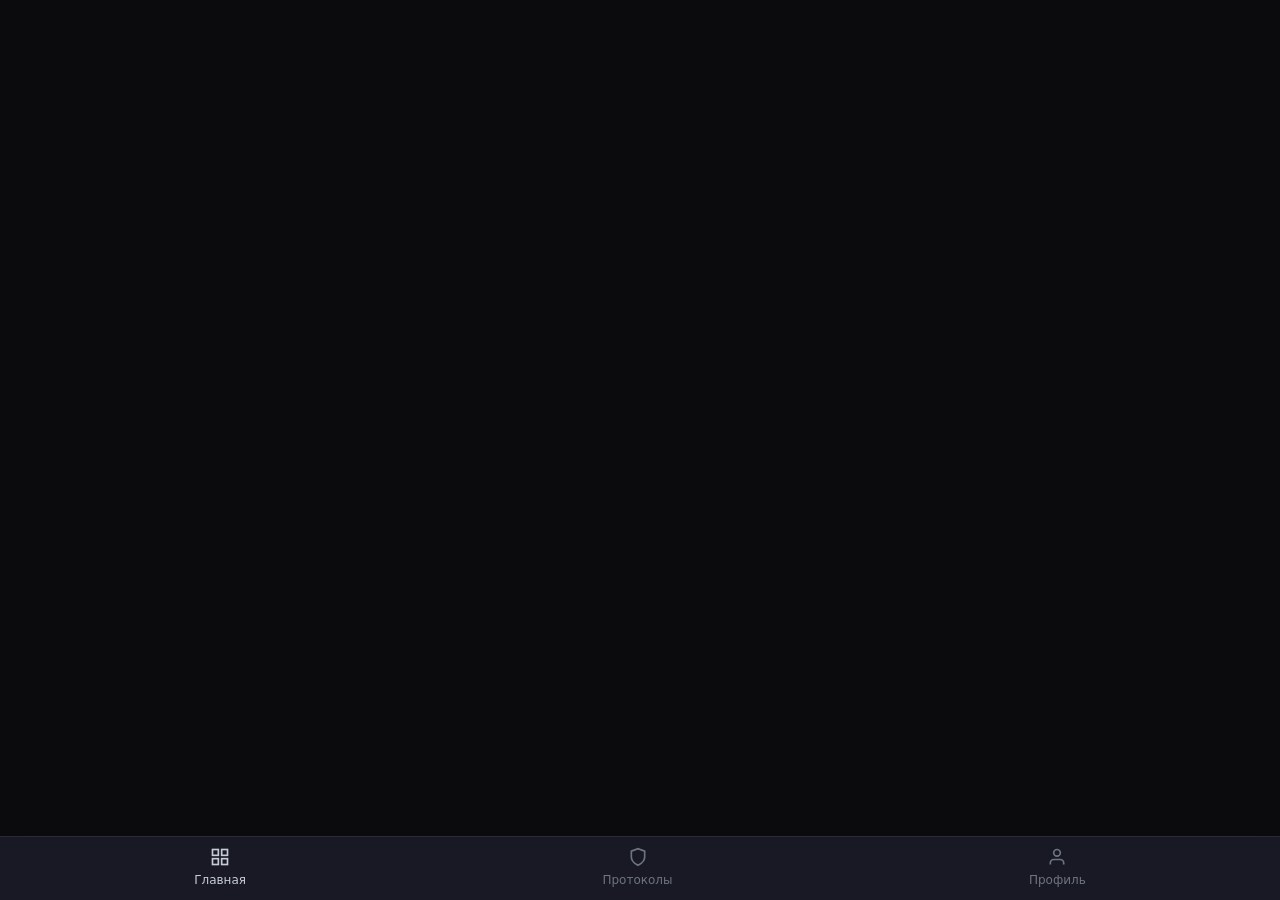
==== webapp/index.html @ fdf50310 "fix: add webapp as regular folder" ====
<!DOCTYPE html>
<html lang="ru">
<head>
  <meta charset="UTF-8">
  <meta name="viewport" content="width=device-width, initial-scale=1.0, viewport-fit=cover">
  <meta http-equiv="refresh" content="0; url=pages/dashboard.html">
  <title>Metron VPN</title>
</head>
<body></body>
</html>
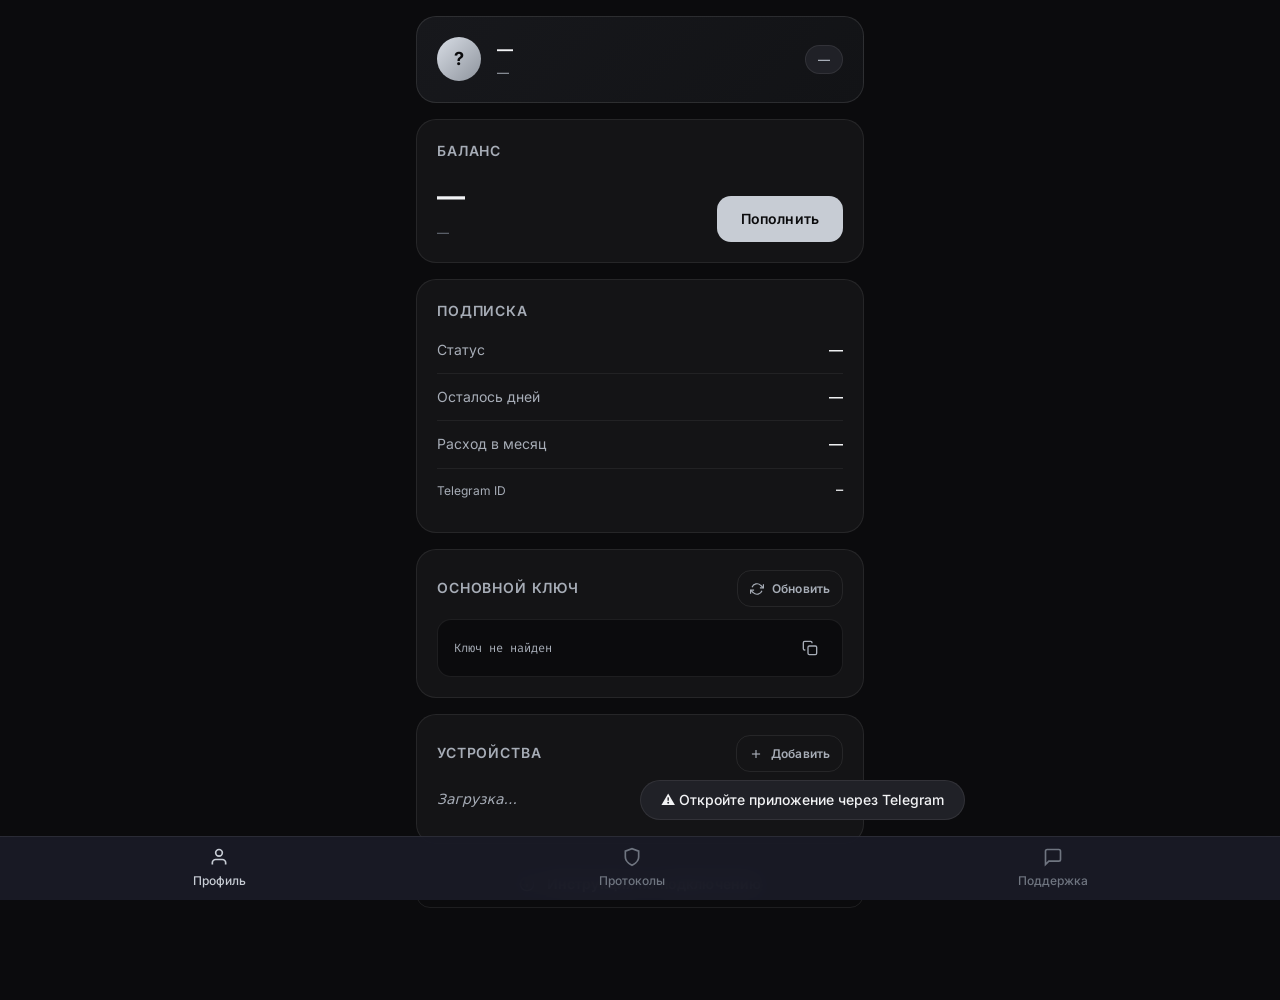
==== commit 58315610: "fix: redirect index to profile instead of dashboard" ====
--- a/webapp/index.html
+++ b/webapp/index.html
@@ -3,8 +3,8 @@
 <head>
   <meta charset="UTF-8">
   <meta name="viewport" content="width=device-width, initial-scale=1.0, viewport-fit=cover">
-  <meta http-equiv="refresh" content="0; url=pages/dashboard.html">
+  <meta http-equiv="refresh" content="0; url=pages/profile.html">
   <title>Metron VPN</title>
 </head>
 <body></body>
-</html>+</html>
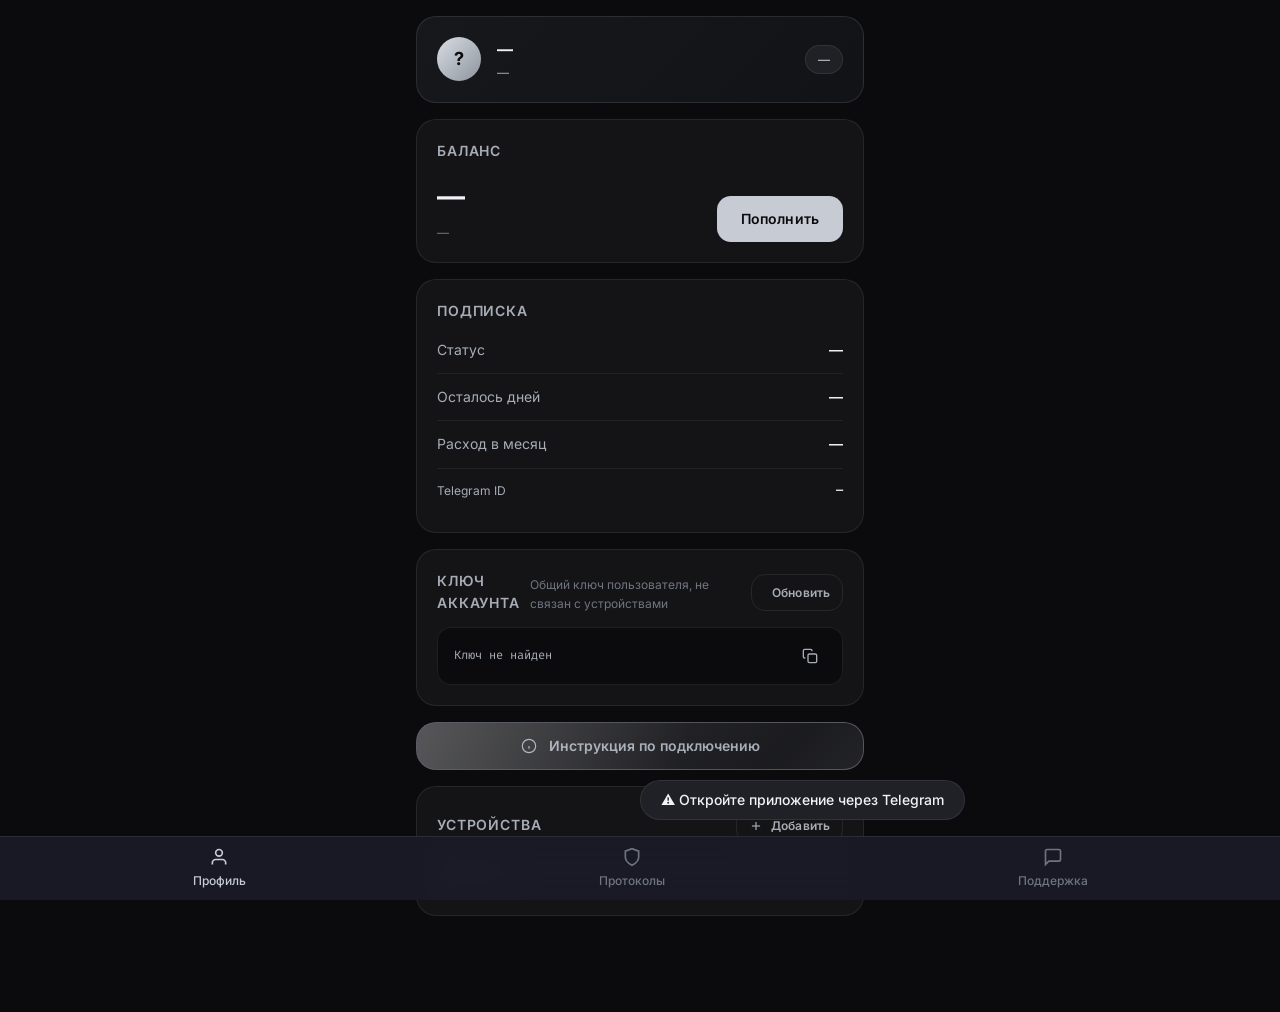
==== commit c3fbf0f3: "feat: rotate device key endpoint + db method + frontend" ====
--- a/webapp/index.html
+++ b/webapp/index.html
@@ -3,8 +3,8 @@
 <head>
   <meta charset="UTF-8">
   <meta name="viewport" content="width=device-width, initial-scale=1.0, viewport-fit=cover">
-  <meta http-equiv="refresh" content="0; url=pages/profile.html">
   <title>Metron VPN</title>
+  <script>window.location.replace('pages/profile.html' + window.location.search);</script>
 </head>
 <body></body>
 </html>
